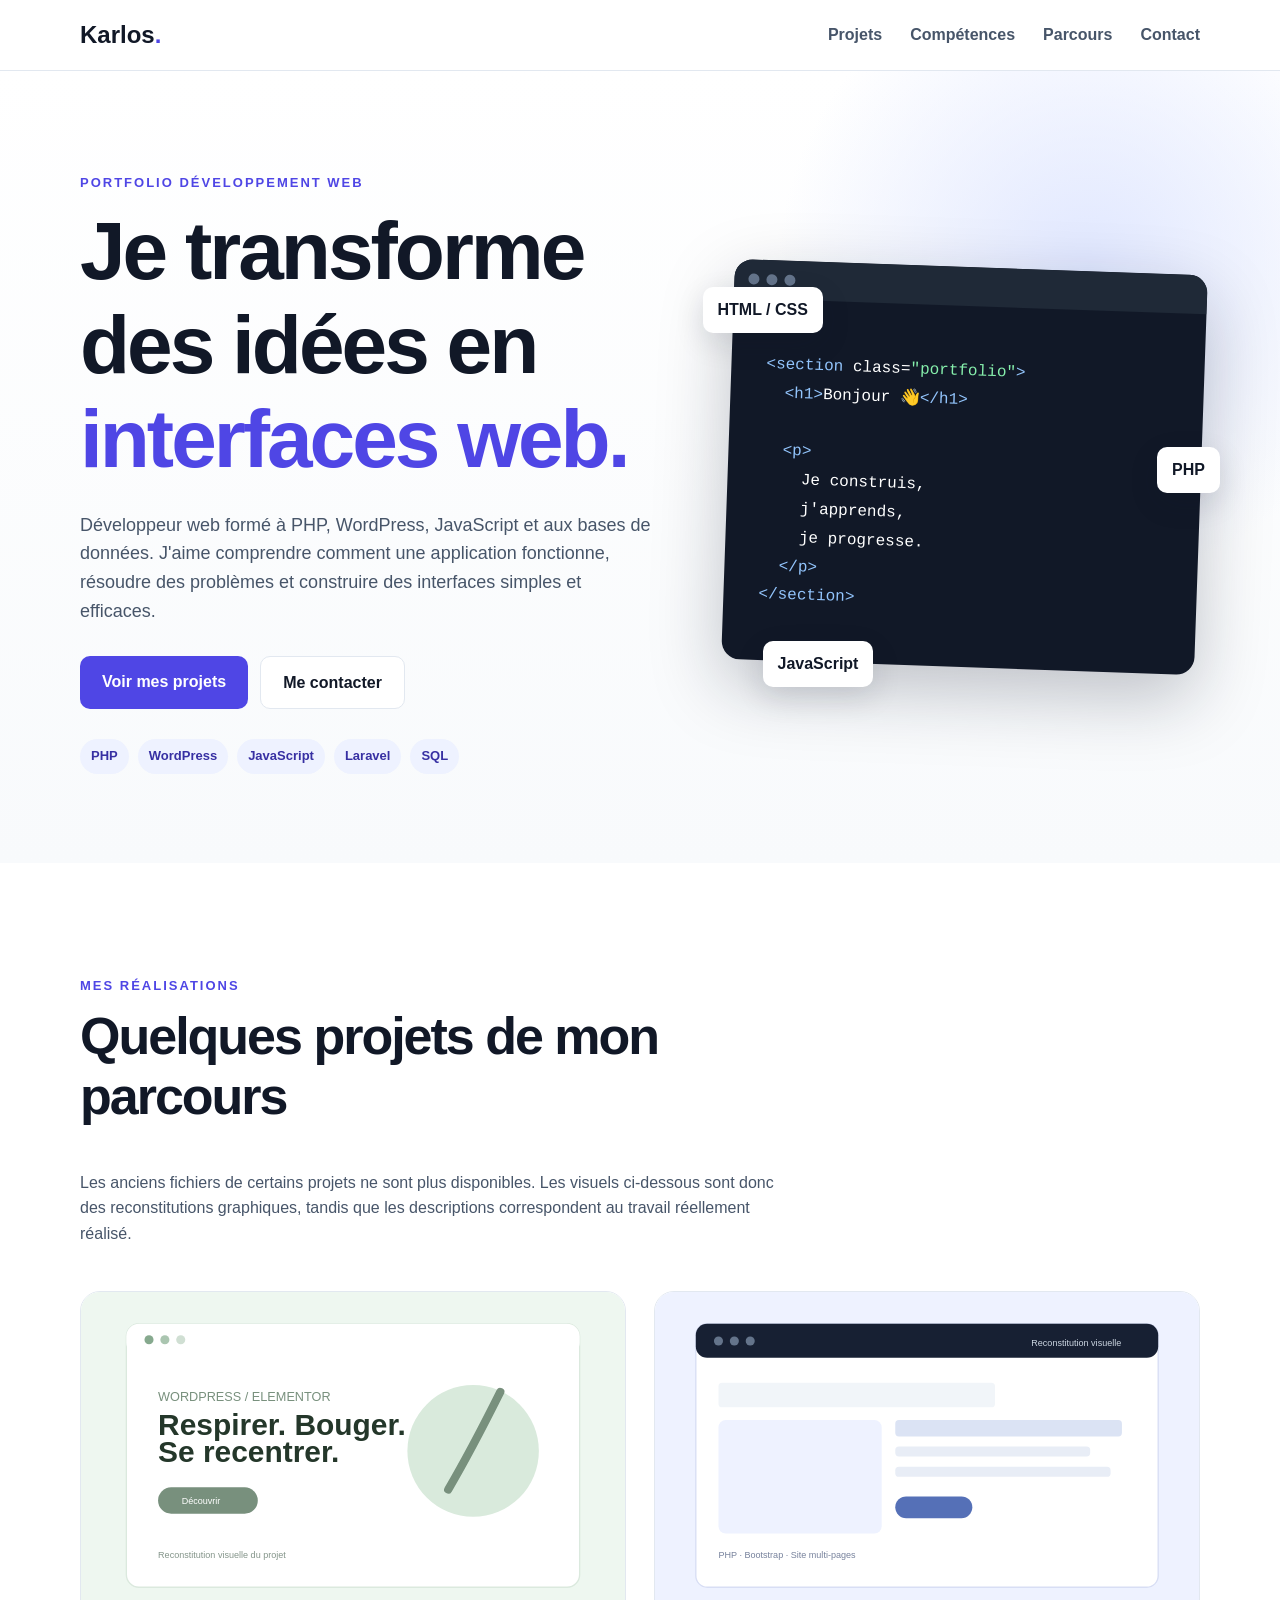
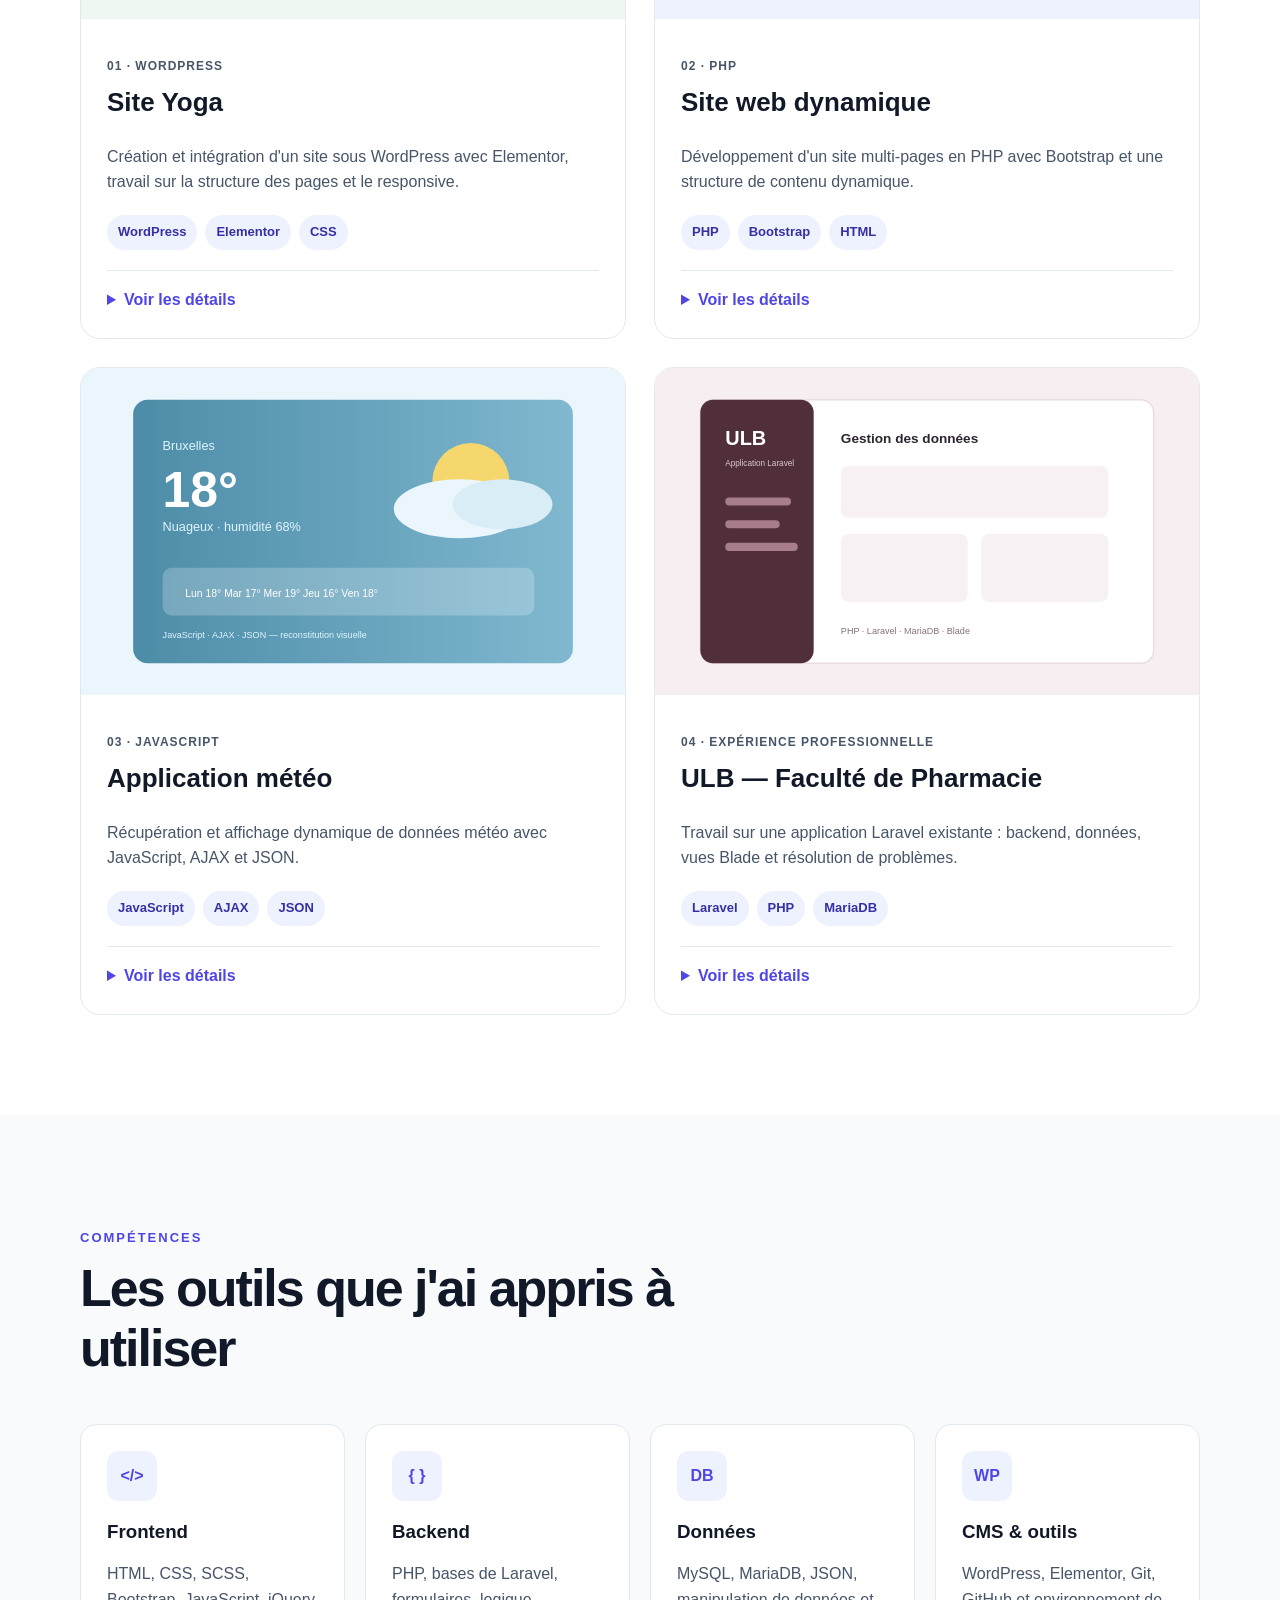
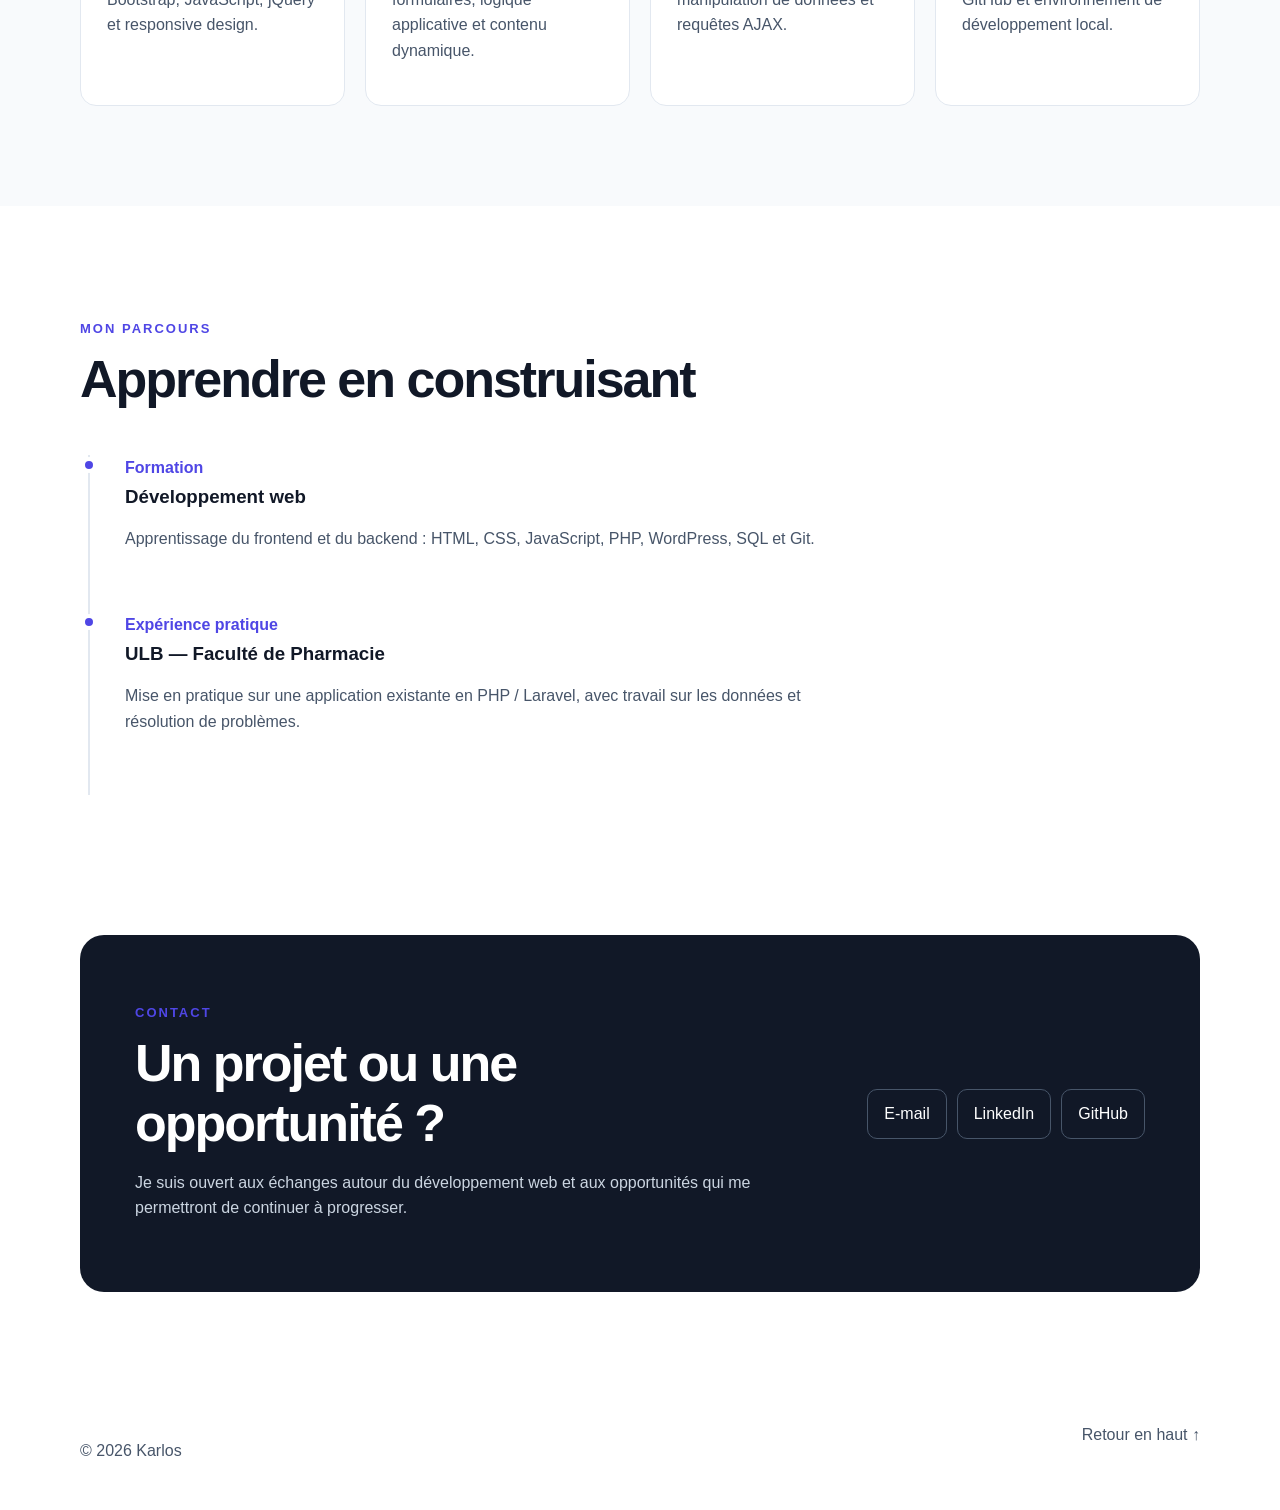
==== index.html @ fd470f3e "Initial portfolio upload" ====
<!DOCTYPE html>
<html lang="fr">
<head>
  <meta charset="UTF-8">
  <meta name="viewport" content="width=device-width, initial-scale=1.0">
  <meta name="description" content="Portfolio de Karlos, développeur web PHP, WordPress et JavaScript.">
  <title>Karlos | Développeur web</title>
  <link rel="stylesheet" href="css/style.css">
</head>

<body>

  <!-- Navigation -->
  <header class="header">
    <div class="container nav">
      <a href="#accueil" class="logo">Karlos<span>.</span></a>

      <button class="menu-btn" aria-label="Ouvrir le menu">☰</button>

      <nav class="menu">
        <a href="#projets">Projets</a>
        <a href="#competences">Compétences</a>
        <a href="#parcours">Parcours</a>
        <a href="#contact">Contact</a>
      </nav>
    </div>
  </header>

  <main>

    <!-- Accueil -->
    <section class="hero" id="accueil">
      <div class="container hero-grid">

        <div class="hero-text reveal">
          <p class="small-title">PORTFOLIO DÉVELOPPEMENT WEB</p>

          <h1>
            Je transforme des idées en
            <span>interfaces web.</span>
          </h1>

          <p class="intro">
            Développeur web formé à PHP, WordPress, JavaScript et aux bases de données.
            J'aime comprendre comment une application fonctionne, résoudre des problèmes
            et construire des interfaces simples et efficaces.
          </p>

          <div class="buttons">
            <a href="#projets" class="btn btn-main">Voir mes projets</a>
            <a href="#contact" class="btn btn-light">Me contacter</a>
          </div>

          <div class="quick-skills">
            <span>PHP</span>
            <span>WordPress</span>
            <span>JavaScript</span>
            <span>Laravel</span>
            <span>SQL</span>
          </div>
        </div>

        <div class="hero-visual reveal">
          <div class="code-window">
            <div class="window-top">
              <span></span><span></span><span></span>
            </div>

            <pre><code><span class="code-blue">&lt;section</span> class=<span class="code-green">"portfolio"</span><span class="code-blue">&gt;</span>
  <span class="code-blue">&lt;h1&gt;</span>Bonjour 👋<span class="code-blue">&lt;/h1&gt;</span>

  <span class="code-blue">&lt;p&gt;</span>
    Je construis,
    j'apprends,
    je progresse.
  <span class="code-blue">&lt;/p&gt;</span>
<span class="code-blue">&lt;/section&gt;</span></code></pre>
          </div>

          <div class="floating-card card-one">HTML / CSS</div>
          <div class="floating-card card-two">PHP</div>
          <div class="floating-card card-three">JavaScript</div>
        </div>

      </div>
    </section>

    <!-- Projets -->
    <section class="section" id="projets">
      <div class="container">

        <div class="section-title reveal">
          <p class="small-title">MES RÉALISATIONS</p>
          <h2>Quelques projets de mon parcours</h2>
          <p>
            Les anciens fichiers de certains projets ne sont plus disponibles.
            Les visuels ci-dessous sont donc des reconstitutions graphiques,
            tandis que les descriptions correspondent au travail réellement réalisé.
          </p>
        </div>

        <div class="projects-grid">

          <!-- Projet 1 -->
          <article class="project-card reveal">
            <div class="project-image">
              <img src="assets/img/yoga.svg" alt="Reconstitution visuelle du site Yoga">
            </div>

            <div class="project-info">
              <p class="project-number">01 · WORDPRESS</p>
              <h3>Site Yoga</h3>
              <p>
                Création et intégration d'un site sous WordPress avec Elementor,
                travail sur la structure des pages et le responsive.
              </p>

              <div class="tags">
                <span>WordPress</span>
                <span>Elementor</span>
                <span>CSS</span>
              </div>

              <details>
                <summary>Voir les détails</summary>
                <ul>
                  <li>Création et organisation des pages.</li>
                  <li>Intégration du contenu avec Elementor.</li>
                  <li>Adaptation mobile et tablette.</li>
                  <li>Personnalisation CSS lorsque nécessaire.</li>
                </ul>
              </details>
            </div>
          </article>

          <!-- Projet 2 -->
          <article class="project-card reveal">
            <div class="project-image">
              <img src="assets/img/php.svg" alt="Reconstitution visuelle du projet PHP">
            </div>

            <div class="project-info">
              <p class="project-number">02 · PHP</p>
              <h3>Site web dynamique</h3>
              <p>
                Développement d'un site multi-pages en PHP avec Bootstrap
                et une structure de contenu dynamique.
              </p>

              <div class="tags">
                <span>PHP</span>
                <span>Bootstrap</span>
                <span>HTML</span>
              </div>

              <details>
                <summary>Voir les détails</summary>
                <ul>
                  <li>Création d'une structure multi-pages.</li>
                  <li>Navigation entre les différentes sections.</li>
                  <li>Utilisation de PHP pour organiser le contenu.</li>
                  <li>Interface responsive avec Bootstrap.</li>
                </ul>
              </details>
            </div>
          </article>

          <!-- Projet 3 -->
          <article class="project-card reveal">
            <div class="project-image">
              <img src="assets/img/meteo.svg" alt="Reconstitution visuelle de l'application météo">
            </div>

            <div class="project-info">
              <p class="project-number">03 · JAVASCRIPT</p>
              <h3>Application météo</h3>
              <p>
                Récupération et affichage dynamique de données météo
                avec JavaScript, AJAX et JSON.
              </p>

              <div class="tags">
                <span>JavaScript</span>
                <span>AJAX</span>
                <span>JSON</span>
              </div>

              <details>
                <summary>Voir les détails</summary>
                <ul>
                  <li>Requêtes AJAX sans rechargement de page.</li>
                  <li>Manipulation de données JSON.</li>
                  <li>Affichage dynamique des résultats.</li>
                  <li>Travail sur les interactions utilisateur.</li>
                </ul>
              </details>
            </div>
          </article>

          <!-- Projet 4 -->
          <article class="project-card reveal">
            <div class="project-image">
              <img src="assets/img/ulb.svg" alt="Illustration de l'expérience backend à l'ULB">
            </div>

            <div class="project-info">
              <p class="project-number">04 · EXPÉRIENCE PROFESSIONNELLE</p>
              <h3>ULB — Faculté de Pharmacie</h3>
              <p>
                Travail sur une application Laravel existante :
                backend, données, vues Blade et résolution de problèmes.
              </p>

              <div class="tags">
                <span>Laravel</span>
                <span>PHP</span>
                <span>MariaDB</span>
              </div>

              <details>
                <summary>Voir les détails</summary>
                <ul>
                  <li>Travail sur une application Laravel existante.</li>
                  <li>Récupération et affichage de données.</li>
                  <li>Adaptation de vues Blade.</li>
                  <li>Gestion d'images et de fichiers.</li>
                  <li>Résolution de problèmes liés au déploiement.</li>
                </ul>
              </details>
            </div>
          </article>

        </div>
      </div>
    </section>

    <!-- Compétences -->
    <section class="section skills-section" id="competences">
      <div class="container">

        <div class="section-title reveal">
          <p class="small-title">COMPÉTENCES</p>
          <h2>Les outils que j'ai appris à utiliser</h2>
        </div>

        <div class="skills-grid">

          <div class="skill-box reveal">
            <div class="skill-icon">&lt;/&gt;</div>
            <h3>Frontend</h3>
            <p>HTML, CSS, SCSS, Bootstrap, JavaScript, jQuery et responsive design.</p>
          </div>

          <div class="skill-box reveal">
            <div class="skill-icon">{ }</div>
            <h3>Backend</h3>
            <p>PHP, bases de Laravel, formulaires, logique applicative et contenu dynamique.</p>
          </div>

          <div class="skill-box reveal">
            <div class="skill-icon">DB</div>
            <h3>Données</h3>
            <p>MySQL, MariaDB, JSON, manipulation de données et requêtes AJAX.</p>
          </div>

          <div class="skill-box reveal">
            <div class="skill-icon">WP</div>
            <h3>CMS & outils</h3>
            <p>WordPress, Elementor, Git, GitHub et environnement de développement local.</p>
          </div>

        </div>
      </div>
    </section>

    <!-- Parcours -->
    <section class="section" id="parcours">
      <div class="container">

        <div class="section-title reveal">
          <p class="small-title">MON PARCOURS</p>
          <h2>Apprendre en construisant</h2>
        </div>

        <div class="timeline">

          <div class="timeline-item reveal">
            <div class="timeline-dot"></div>
            <div>
              <p class="timeline-date">Formation</p>
              <h3>Développement web</h3>
              <p>
                Apprentissage du frontend et du backend :
                HTML, CSS, JavaScript, PHP, WordPress, SQL et Git.
              </p>
            </div>
          </div>

          <div class="timeline-item reveal">
            <div class="timeline-dot"></div>
            <div>
              <p class="timeline-date">Expérience pratique</p>
              <h3>ULB — Faculté de Pharmacie</h3>
              <p>
                Mise en pratique sur une application existante en PHP / Laravel,
                avec travail sur les données et résolution de problèmes.
              </p>
            </div>
          </div>

        </div>

      </div>
    </section>

    <!-- Contact -->
    <section class="section contact-section" id="contact">
      <div class="container contact-box reveal">

        <div>
          <p class="small-title">CONTACT</p>
          <h2>Un projet ou une opportunité ?</h2>
          <p>
            Je suis ouvert aux échanges autour du développement web
            et aux opportunités qui me permettront de continuer à progresser.
          </p>
        </div>

        <div class="contact-links">
          <a href="#" title="À remplacer par ton e-mail">E-mail</a>
          <a href="#" title="À remplacer par ton LinkedIn">LinkedIn</a>
          <a href="#" title="À remplacer par ton GitHub">GitHub</a>
        </div>

      </div>
    </section>

  </main>

  <footer>
    <div class="container footer-content">
      <p>© <span id="year"></span> Karlos</p>
      <a href="#accueil">Retour en haut ↑</a>
    </div>
  </footer>

  <script src="js/script.js"></script>
</body>
</html>
---- css/style.css ----
/* =========================
   1. VARIABLES ET BASE
   ========================= */

:root {
  --dark: #111827;
  --text: #475569;
  --blue: #4f46e5;
  --blue-light: #eef2ff;
  --white: #ffffff;
  --light: #f8fafc;
  --border: #e2e8f0;
}

* {
  box-sizing: border-box;
}

html {
  scroll-behavior: smooth;
}

body {
  margin: 0;
  font-family: Arial, Helvetica, sans-serif;
  color: var(--dark);
  background: var(--white);
  line-height: 1.6;
}

img {
  width: 100%;
  display: block;
}

a {
  color: inherit;
}

.container {
  width: min(1120px, calc(100% - 40px));
  margin: auto;
}


/* =========================
   2. NAVIGATION
   ========================= */

.header {
  position: sticky;
  top: 0;
  z-index: 10;
  background: rgba(255,255,255,0.95);
  border-bottom: 1px solid var(--border);
}

.nav {
  min-height: 70px;
  display: flex;
  align-items: center;
  justify-content: space-between;
}

.logo {
  font-size: 24px;
  font-weight: bold;
  text-decoration: none;
}

.logo span {
  color: var(--blue);
}

.menu {
  display: flex;
  gap: 28px;
}

.menu a {
  text-decoration: none;
  color: var(--text);
  font-weight: 600;
}

.menu a:hover {
  color: var(--blue);
}

.menu-btn {
  display: none;
  background: none;
  border: 0;
  font-size: 26px;
}


/* =========================
   3. HERO
   ========================= */

.hero {
  min-height: 88vh;
  display: flex;
  align-items: center;
  background:
    radial-gradient(circle at 85% 25%, #e0e7ff 0, transparent 25%),
    linear-gradient(180deg, #ffffff, #f8fafc);
}

.hero-grid {
  display: grid;
  grid-template-columns: 1.1fr 0.9fr;
  gap: 70px;
  align-items: center;
}

.small-title {
  color: var(--blue);
  font-size: 13px;
  font-weight: bold;
  letter-spacing: 2px;
  margin-bottom: 10px;
}

h1,
h2,
h3 {
  margin-top: 0;
  line-height: 1.15;
}

h1 {
  font-size: clamp(48px, 7vw, 82px);
  letter-spacing: -3px;
  margin-bottom: 24px;
}

h1 span {
  color: var(--blue);
}

h2 {
  font-size: clamp(34px, 5vw, 52px);
  letter-spacing: -2px;
}

.intro {
  color: var(--text);
  font-size: 18px;
  max-width: 650px;
}

.buttons {
  display: flex;
  gap: 12px;
  margin: 30px 0;
}

.btn {
  padding: 13px 22px;
  border-radius: 10px;
  text-decoration: none;
  font-weight: bold;
}

.btn-main {
  background: var(--blue);
  color: var(--white);
}

.btn-main:hover {
  transform: translateY(-2px);
}

.btn-light {
  background: var(--white);
  border: 1px solid var(--border);
}

.quick-skills {
  display: flex;
  flex-wrap: wrap;
  gap: 9px;
}

.quick-skills span,
.tags span {
  padding: 7px 11px;
  background: var(--blue-light);
  border-radius: 30px;
  font-size: 13px;
  font-weight: bold;
  color: #3730a3;
}


/* Visuel du hero */

.hero-visual {
  position: relative;
}

.code-window {
  background: #111827;
  color: white;
  border-radius: 18px;
  overflow: hidden;
  box-shadow: 0 25px 70px rgba(15,23,42,0.25);
  transform: rotate(2deg);
}

.window-top {
  padding: 14px;
  display: flex;
  gap: 7px;
  background: #1f2937;
}

.window-top span {
  width: 11px;
  height: 11px;
  border-radius: 50%;
  background: #64748b;
}

.code-window pre {
  padding: 35px;
  overflow: auto;
  font-size: 16px;
  line-height: 1.8;
}

.code-blue {
  color: #93c5fd;
}

.code-green {
  color: #86efac;
}

.floating-card {
  position: absolute;
  padding: 10px 15px;
  border-radius: 10px;
  background: white;
  box-shadow: 0 10px 30px rgba(15,23,42,0.12);
  font-weight: bold;
  animation: float 4s ease-in-out infinite;
}

.card-one {
  left: -25px;
  top: 20px;
}

.card-two {
  right: -20px;
  top: 45%;
  animation-delay: 1s;
}

.card-three {
  left: 35px;
  bottom: -20px;
  animation-delay: 2s;
}

@keyframes float {
  0%, 100% { transform: translateY(0); }
  50% { transform: translateY(-10px); }
}


/* =========================
   4. SECTIONS
   ========================= */

.section {
  padding: 100px 0;
}

.section-title {
  max-width: 720px;
  margin-bottom: 45px;
}

.section-title > p:last-child {
  color: var(--text);
}


/* =========================
   5. PROJETS
   ========================= */

.projects-grid {
  display: grid;
  grid-template-columns: repeat(2, 1fr);
  gap: 28px;
}

.project-card {
  border: 1px solid var(--border);
  border-radius: 20px;
  overflow: hidden;
  background: white;
  transition: 0.25s;
}

.project-card:hover {
  transform: translateY(-7px);
  box-shadow: 0 20px 45px rgba(15,23,42,0.10);
}

.project-image {
  overflow: hidden;
  background: var(--light);
}

.project-image img {
  transition: 0.35s;
}

.project-card:hover .project-image img {
  transform: scale(1.03);
}

.project-info {
  padding: 26px;
}

.project-number {
  color: var(--blue);
  font-size: 12px;
  font-weight: bold;
  letter-spacing: 1px;
}

.project-info h3 {
  font-size: 26px;
}

.project-info > p {
  color: var(--text);
}

.tags {
  display: flex;
  flex-wrap: wrap;
  gap: 8px;
  margin: 20px 0;
}

details {
  border-top: 1px solid var(--border);
  padding-top: 16px;
}

summary {
  cursor: pointer;
  font-weight: bold;
  color: var(--blue);
}

details ul {
  padding-left: 20px;
  color: var(--text);
}


/* =========================
   6. COMPÉTENCES
   ========================= */

.skills-section {
  background: var(--light);
}

.skills-grid {
  display: grid;
  grid-template-columns: repeat(4, 1fr);
  gap: 20px;
}

.skill-box {
  background: white;
  border: 1px solid var(--border);
  border-radius: 16px;
  padding: 26px;
}

.skill-icon {
  width: 50px;
  height: 50px;
  display: grid;
  place-items: center;
  border-radius: 12px;
  margin-bottom: 20px;
  background: var(--blue-light);
  color: var(--blue);
  font-weight: bold;
}

.skill-box p {
  color: var(--text);
}


/* =========================
   7. PARCOURS
   ========================= */

.timeline {
  max-width: 750px;
  border-left: 2px solid var(--border);
  margin-left: 8px;
}

.timeline-item {
  position: relative;
  padding: 0 0 45px 35px;
}

.timeline-dot {
  position: absolute;
  left: -9px;
  top: 2px;
  width: 16px;
  height: 16px;
  border-radius: 50%;
  background: var(--blue);
  border: 4px solid white;
}

.timeline-date {
  color: var(--blue);
  font-weight: bold;
  margin: 0 0 5px;
}

.timeline-item p:last-child {
  color: var(--text);
}


/* =========================
   8. CONTACT ET FOOTER
   ========================= */

.contact-section {
  padding-top: 40px;
}

.contact-box {
  padding: 55px;
  border-radius: 24px;
  color: white;
  background: #111827;
  display: flex;
  justify-content: space-between;
  gap: 40px;
  align-items: center;
}

.contact-box h2 {
  margin-bottom: 12px;
}

.contact-box > div:first-child {
  max-width: 650px;
}

.contact-box p:not(.small-title) {
  color: #cbd5e1;
}

.contact-links {
  display: flex;
  gap: 10px;
  flex-wrap: wrap;
}

.contact-links a {
  padding: 11px 16px;
  border: 1px solid #475569;
  border-radius: 10px;
  text-decoration: none;
}

.contact-links a:hover {
  background: white;
  color: var(--dark);
}

footer {
  padding: 30px 0;
}

.footer-content {
  display: flex;
  justify-content: space-between;
  color: var(--text);
}

.footer-content a {
  text-decoration: none;
}


/* =========================
   9. ANIMATION AU SCROLL
   ========================= */

/* Au départ, les éléments sont légèrement cachés */
.reveal {
  opacity: 0;
  transform: translateY(25px);
  transition: 0.7s;
}

/* JavaScript ajoute cette classe quand l'élément apparaît */
.reveal.visible {
  opacity: 1;
  transform: translateY(0);
}


/* =========================
   10. RESPONSIVE
   ========================= */

@media (max-width: 900px) {
  .hero-grid,
  .projects-grid {
    grid-template-columns: 1fr;
  }

  .hero {
    padding: 80px 0;
  }

  .hero-visual {
    max-width: 650px;
  }

  .skills-grid {
    grid-template-columns: repeat(2, 1fr);
  }

  .contact-box {
    flex-direction: column;
    align-items: flex-start;
  }
}

@media (max-width: 650px) {
  .menu-btn {
    display: block;
  }

  .menu {
    display: none;
    position: absolute;
    top: 70px;
    left: 20px;
    right: 20px;
    flex-direction: column;
    background: white;
    border: 1px solid var(--border);
    border-radius: 14px;
    padding: 20px;
  }

  .menu.open {
    display: flex;
  }

  h1 {
    font-size: 48px;
    letter-spacing: -2px;
  }

  .skills-grid {
    grid-template-columns: 1fr;
  }

  .buttons {
    flex-direction: column;
  }

  .btn {
    text-align: center;
  }

  .floating-card {
    display: none;
  }

  .contact-box {
    padding: 32px;
  }

  .footer-content {
    flex-direction: column;
    gap: 8px;
  }
}
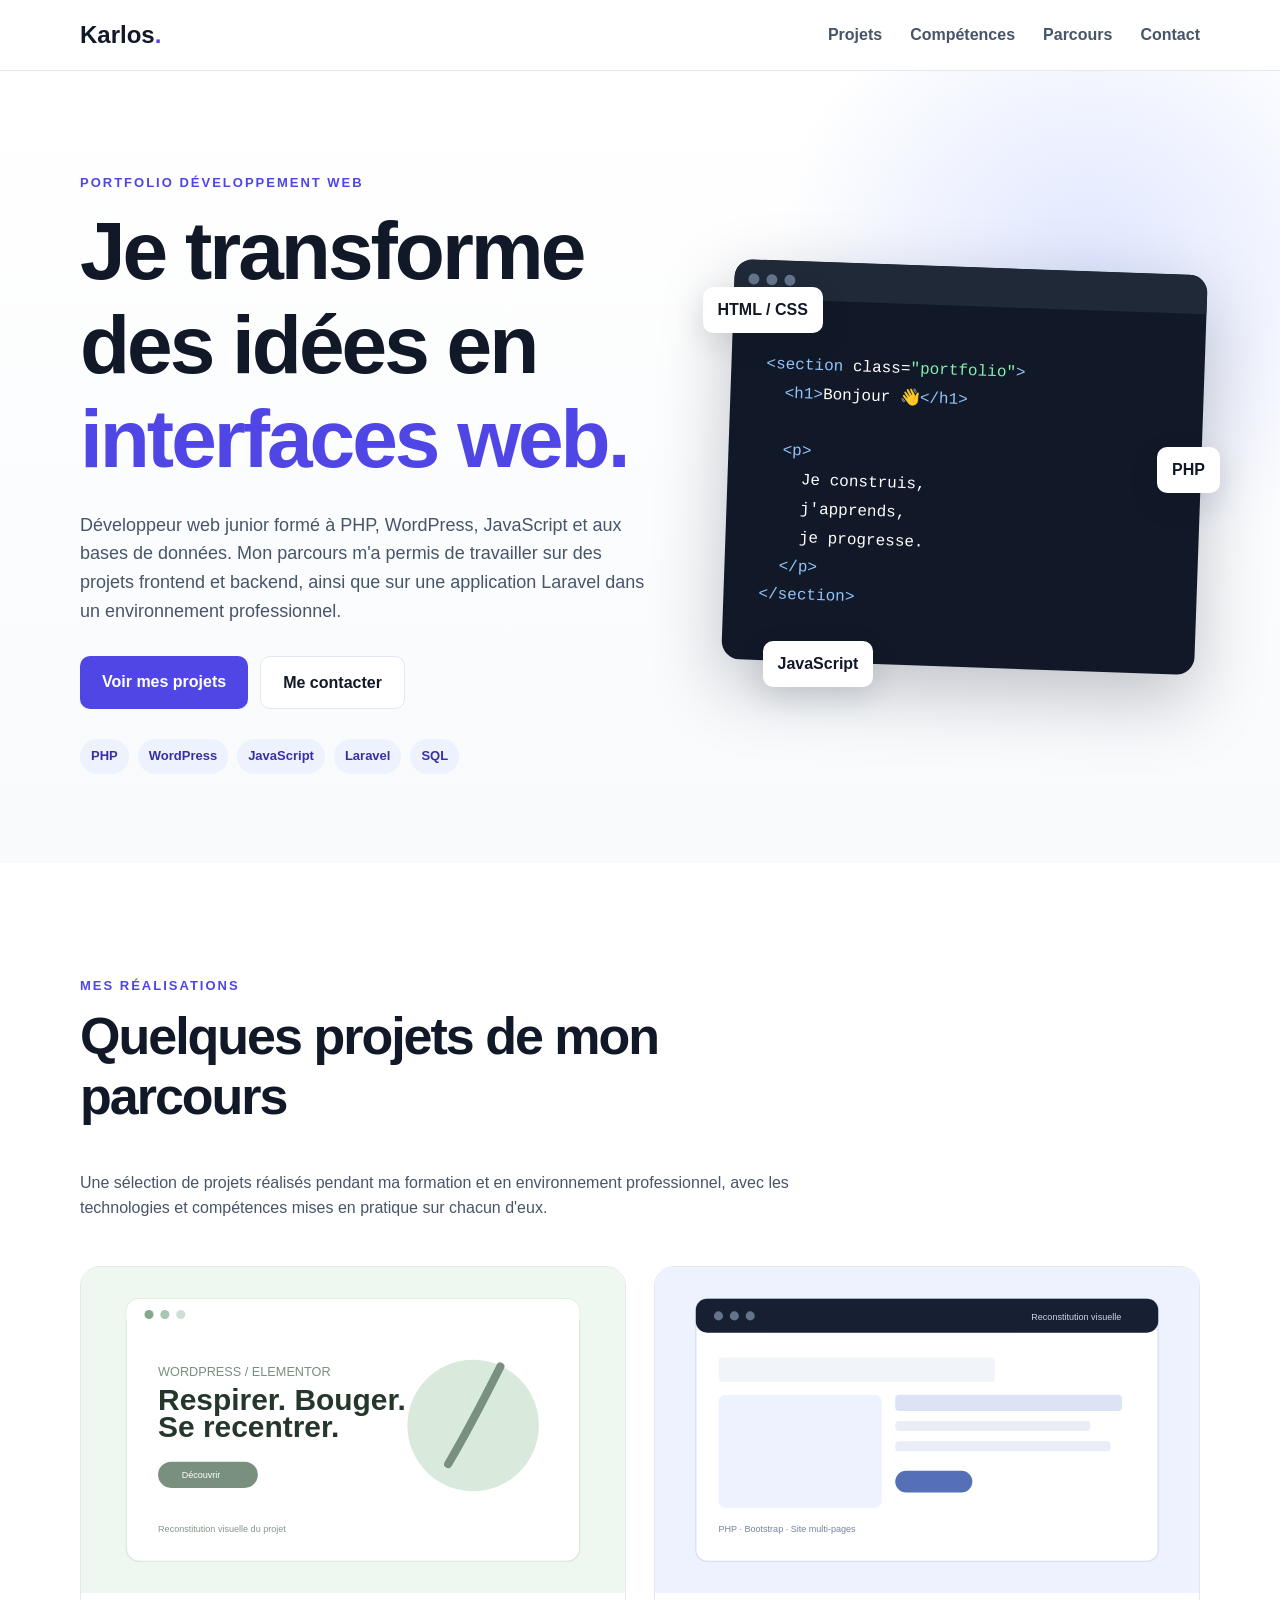
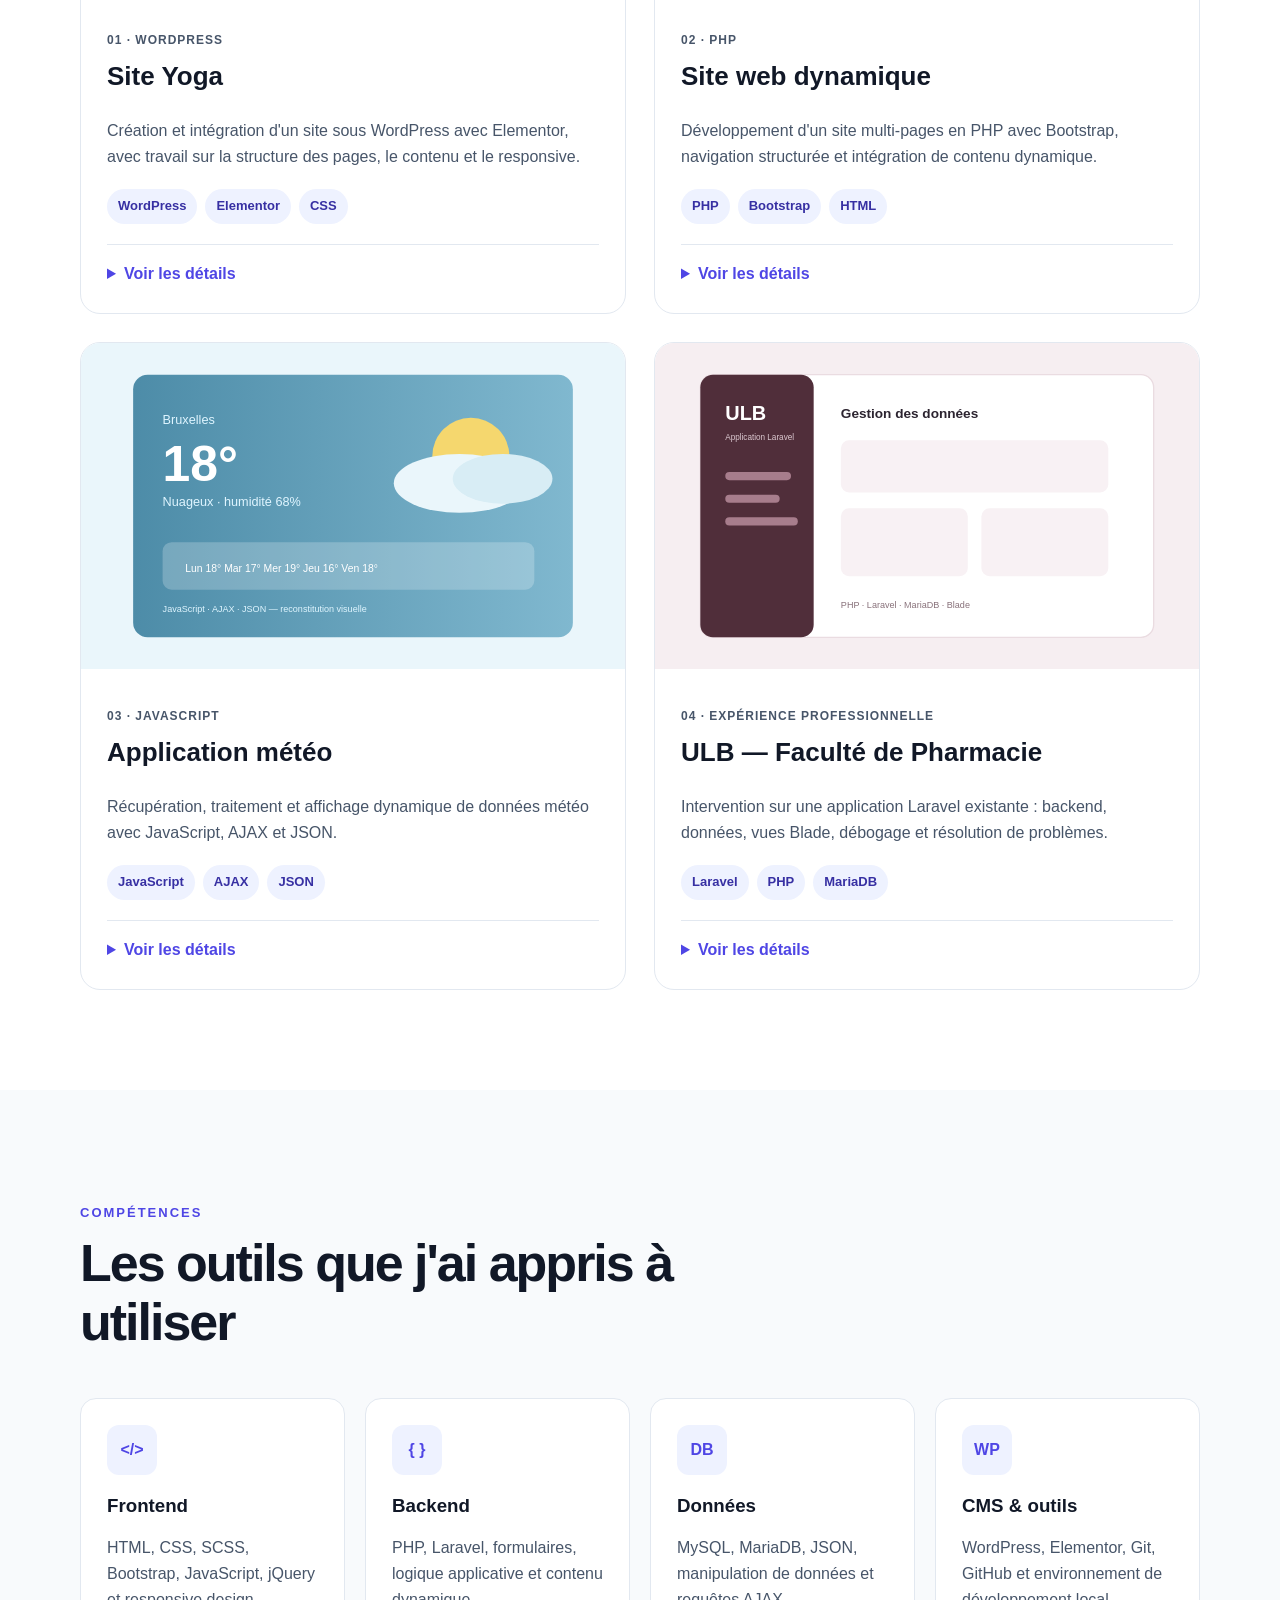
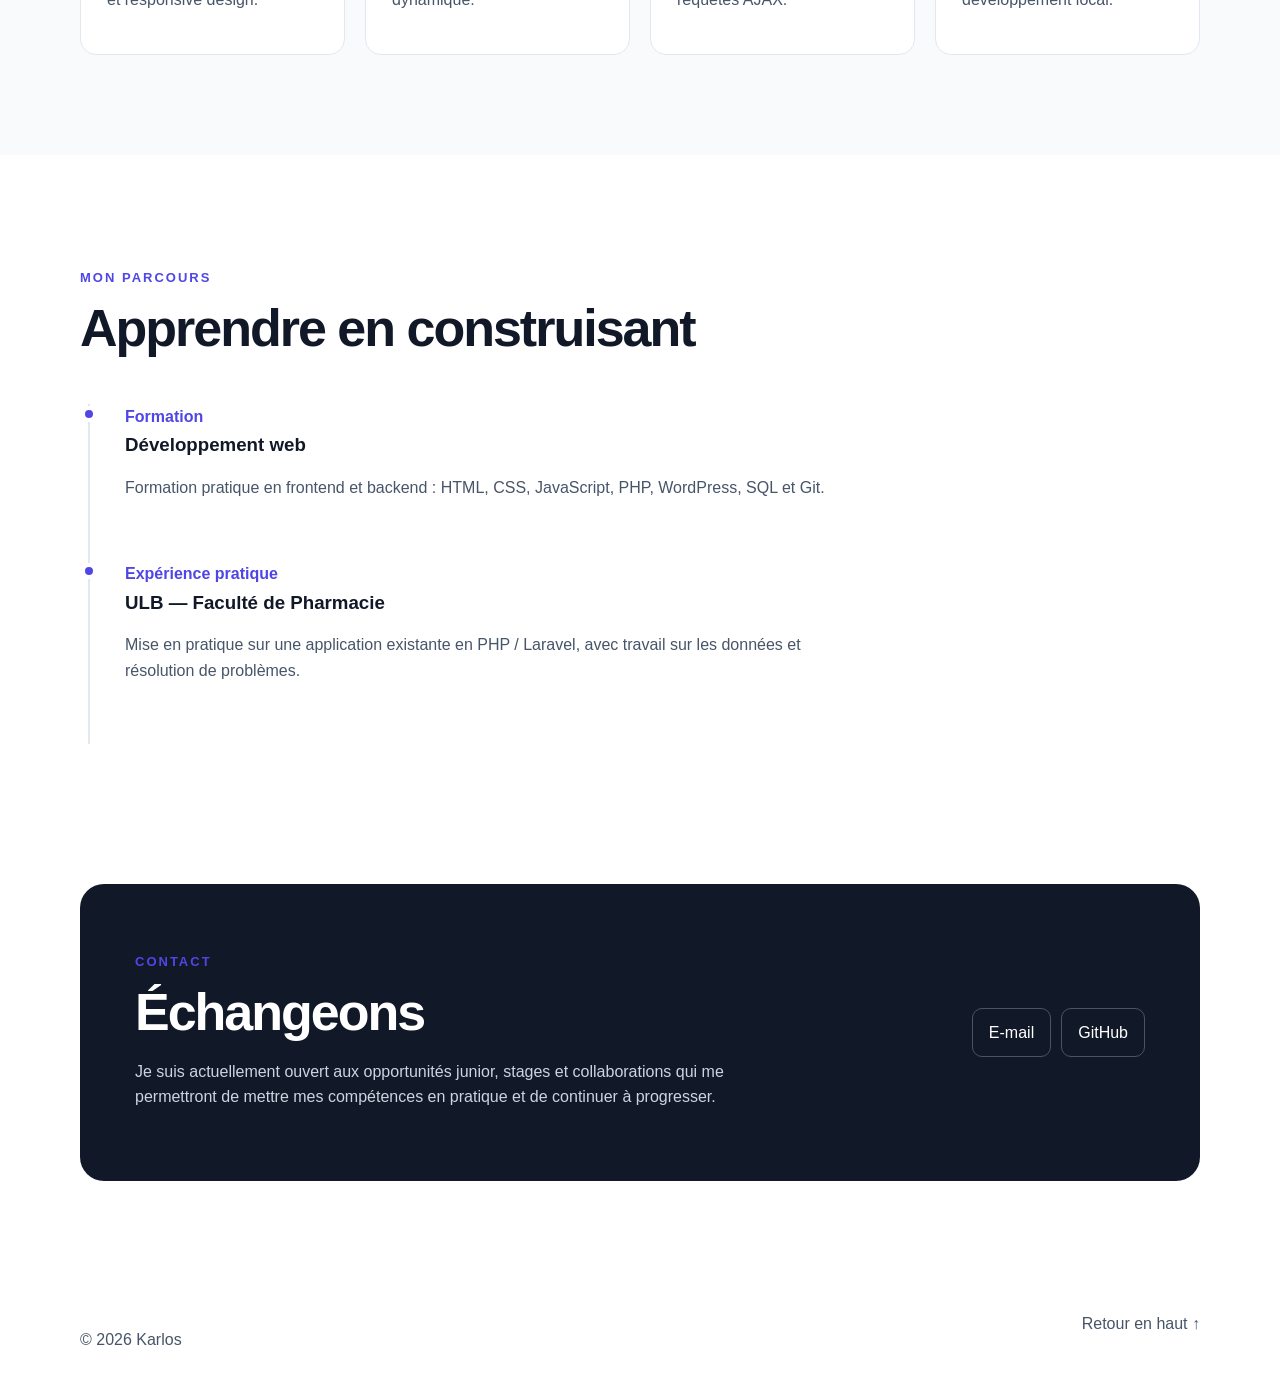
==== commit 9f3fcdbb: "Update portfolio" ====
--- a/index.html
+++ b/index.html
@@ -3,8 +3,8 @@
 <head>
   <meta charset="UTF-8">
   <meta name="viewport" content="width=device-width, initial-scale=1.0">
-  <meta name="description" content="Portfolio de Karlos, développeur web PHP, WordPress et JavaScript.">
-  <title>Karlos | Développeur web</title>
+  <meta name="description" content="Portfolio de Karlos Zaghbour, développeur web junior : PHP, WordPress, JavaScript, Laravel et bases de données.">
+  <title>Karlos Zaghbour | Développeur web junior</title>
   <link rel="stylesheet" href="css/style.css">
 </head>
 
@@ -15,7 +15,7 @@
     <div class="container nav">
       <a href="#accueil" class="logo">Karlos<span>.</span></a>
 
-      <button class="menu-btn" aria-label="Ouvrir le menu">☰</button>
+      <button class="menu-btn" aria-label="Ouvrir le menu" aria-expanded="false">☰</button>
 
       <nav class="menu">
         <a href="#projets">Projets</a>
@@ -41,9 +41,9 @@
           </h1>
 
           <p class="intro">
-            Développeur web formé à PHP, WordPress, JavaScript et aux bases de données.
-            J'aime comprendre comment une application fonctionne, résoudre des problèmes
-            et construire des interfaces simples et efficaces.
+            Développeur web junior formé à PHP, WordPress, JavaScript et aux bases de données.
+            Mon parcours m'a permis de travailler sur des projets frontend et backend,
+            ainsi que sur une application Laravel dans un environnement professionnel.
           </p>
 
           <div class="buttons">
@@ -93,9 +93,8 @@
           <p class="small-title">MES RÉALISATIONS</p>
           <h2>Quelques projets de mon parcours</h2>
           <p>
-            Les anciens fichiers de certains projets ne sont plus disponibles.
-            Les visuels ci-dessous sont donc des reconstitutions graphiques,
-            tandis que les descriptions correspondent au travail réellement réalisé.
+            Une sélection de projets réalisés pendant ma formation et en environnement professionnel,
+            avec les technologies et compétences mises en pratique sur chacun d'eux.
           </p>
         </div>
 
@@ -112,7 +111,7 @@
               <h3>Site Yoga</h3>
               <p>
                 Création et intégration d'un site sous WordPress avec Elementor,
-                travail sur la structure des pages et le responsive.
+                avec travail sur la structure des pages, le contenu et le responsive.
               </p>
 
               <div class="tags">
@@ -143,8 +142,8 @@
               <p class="project-number">02 · PHP</p>
               <h3>Site web dynamique</h3>
               <p>
-                Développement d'un site multi-pages en PHP avec Bootstrap
-                et une structure de contenu dynamique.
+                Développement d'un site multi-pages en PHP avec Bootstrap,
+                navigation structurée et intégration de contenu dynamique.
               </p>
 
               <div class="tags">
@@ -175,7 +174,7 @@
               <p class="project-number">03 · JAVASCRIPT</p>
               <h3>Application météo</h3>
               <p>
-                Récupération et affichage dynamique de données météo
+                Récupération, traitement et affichage dynamique de données météo
                 avec JavaScript, AJAX et JSON.
               </p>
 
@@ -207,8 +206,8 @@
               <p class="project-number">04 · EXPÉRIENCE PROFESSIONNELLE</p>
               <h3>ULB — Faculté de Pharmacie</h3>
               <p>
-                Travail sur une application Laravel existante :
-                backend, données, vues Blade et résolution de problèmes.
+                Intervention sur une application Laravel existante :
+                backend, données, vues Blade, débogage et résolution de problèmes.
               </p>
 
               <div class="tags">
@@ -254,7 +253,7 @@
           <div class="skill-box reveal">
             <div class="skill-icon">{ }</div>
             <h3>Backend</h3>
-            <p>PHP, bases de Laravel, formulaires, logique applicative et contenu dynamique.</p>
+            <p>PHP, Laravel, formulaires, logique applicative et contenu dynamique.</p>
           </div>
 
           <div class="skill-box reveal">
@@ -290,7 +289,7 @@
               <p class="timeline-date">Formation</p>
               <h3>Développement web</h3>
               <p>
-                Apprentissage du frontend et du backend :
+                Formation pratique en frontend et backend :
                 HTML, CSS, JavaScript, PHP, WordPress, SQL et Git.
               </p>
             </div>
@@ -319,17 +318,16 @@
 
         <div>
           <p class="small-title">CONTACT</p>
-          <h2>Un projet ou une opportunité ?</h2>
+          <h2>Échangeons</h2>
           <p>
-            Je suis ouvert aux échanges autour du développement web
-            et aux opportunités qui me permettront de continuer à progresser.
+            Je suis actuellement ouvert aux opportunités junior, stages et collaborations
+            qui me permettront de mettre mes compétences en pratique et de continuer à progresser.
           </p>
         </div>
 
         <div class="contact-links">
-          <a href="#" title="À remplacer par ton e-mail">E-mail</a>
-          <a href="#" title="À remplacer par ton LinkedIn">LinkedIn</a>
-          <a href="#" title="À remplacer par ton GitHub">GitHub</a>
+          <a href="mailto:karlos.zaghbour@hotmail.com">E-mail</a>
+          <a href="https://github.com/karlosK89" target="_blank" rel="noopener noreferrer">GitHub</a>
         </div>
 
       </div>
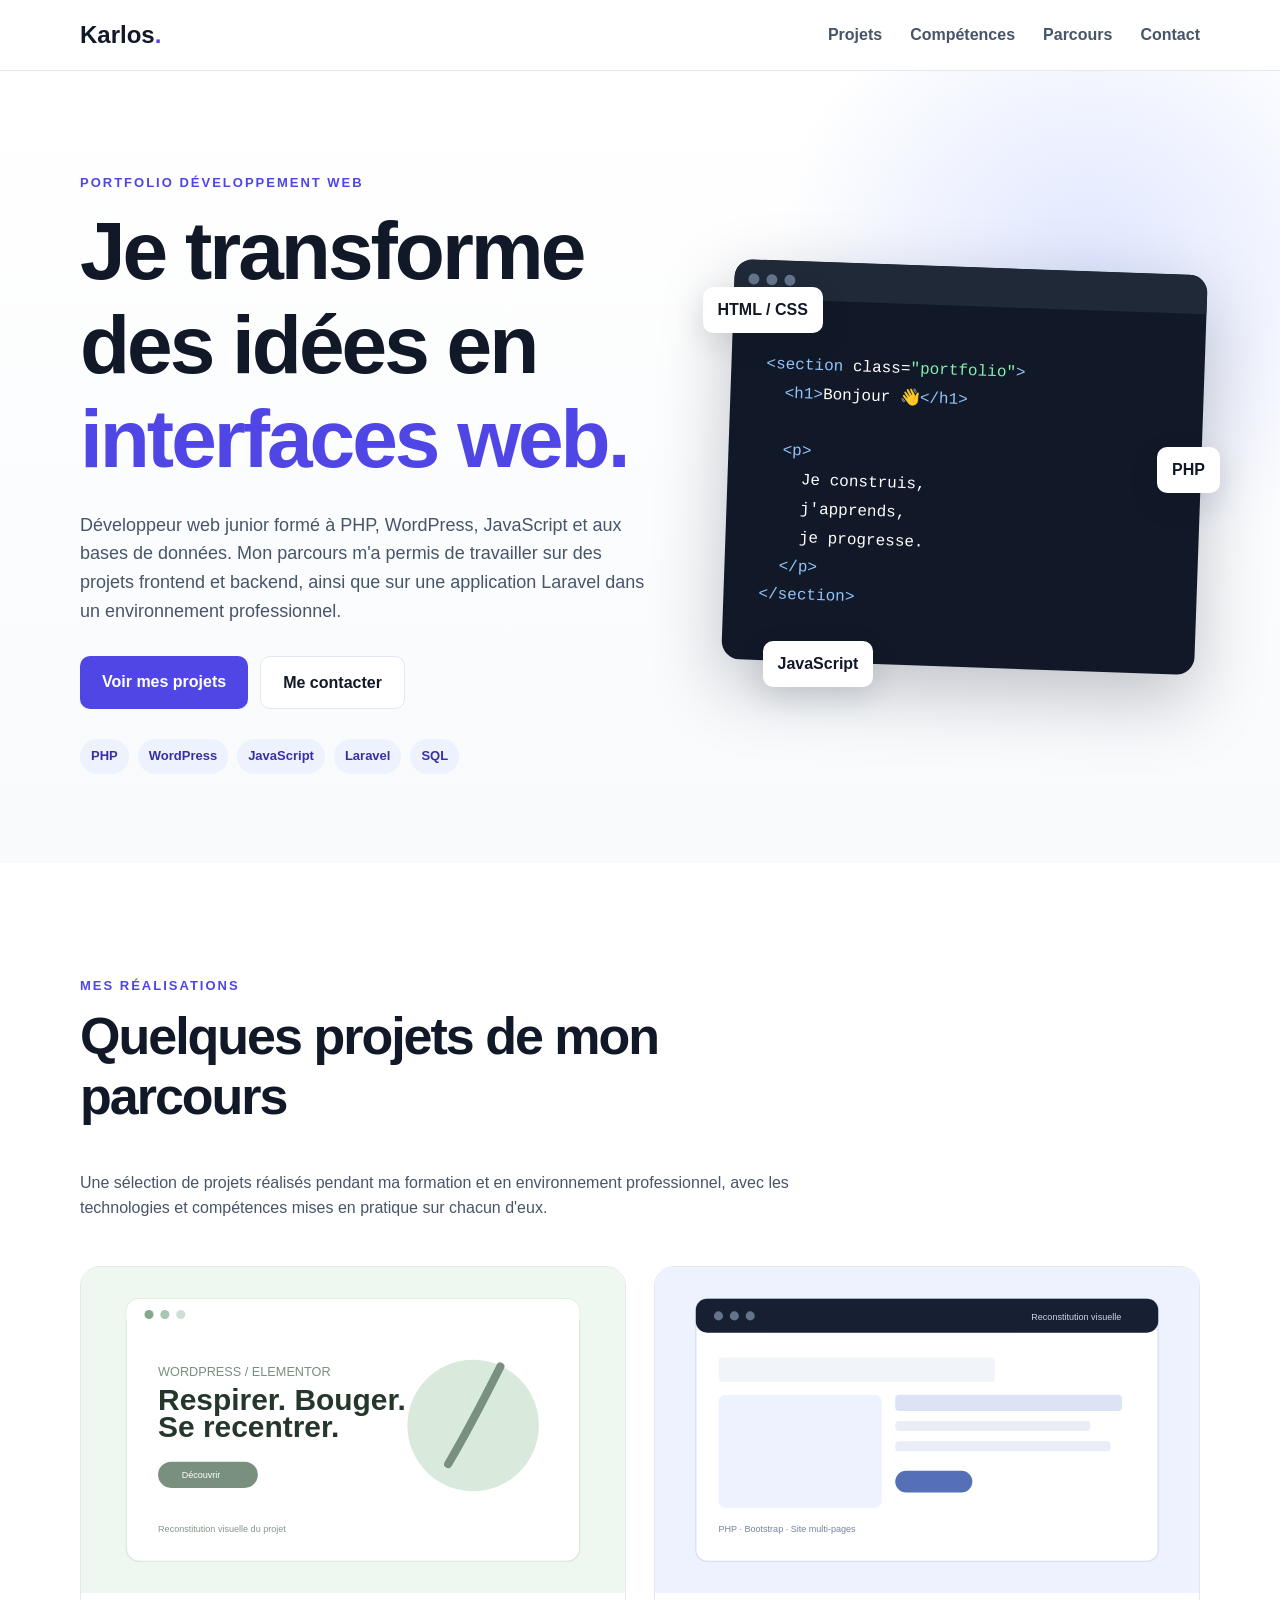
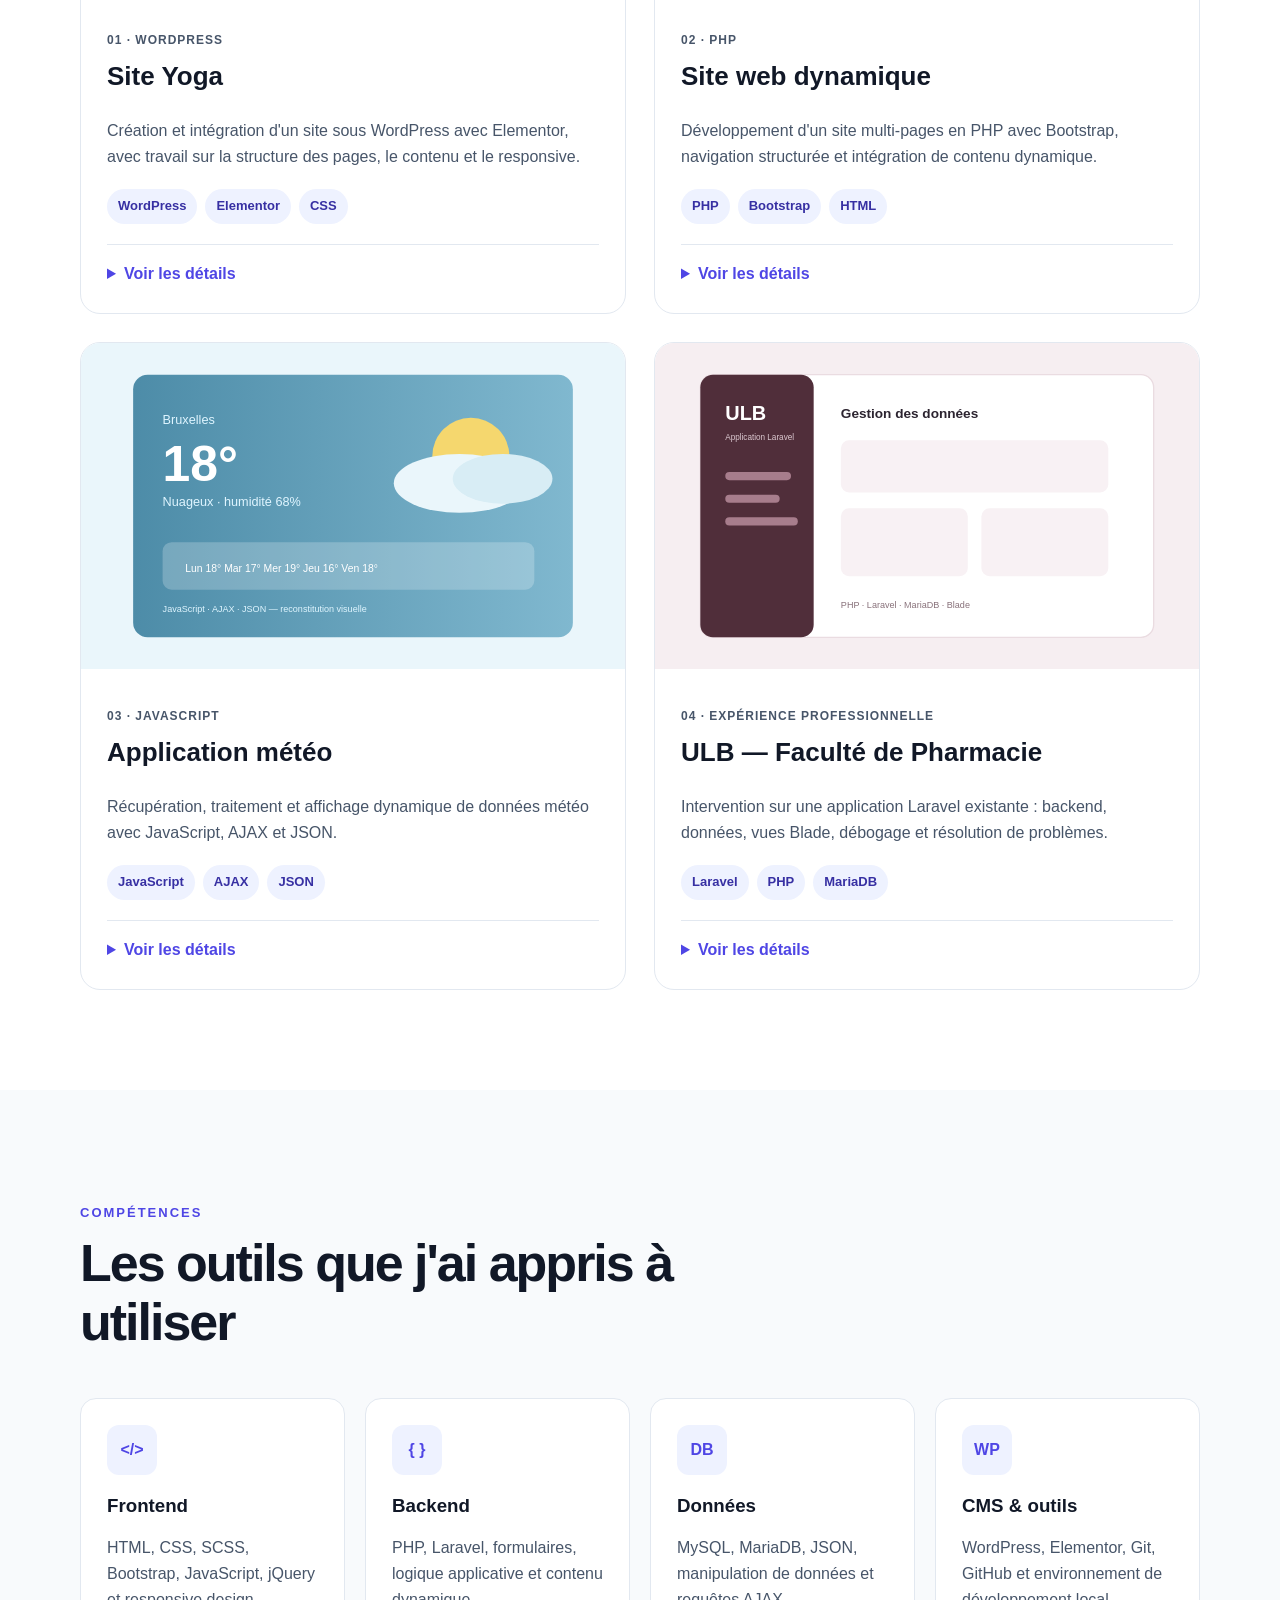
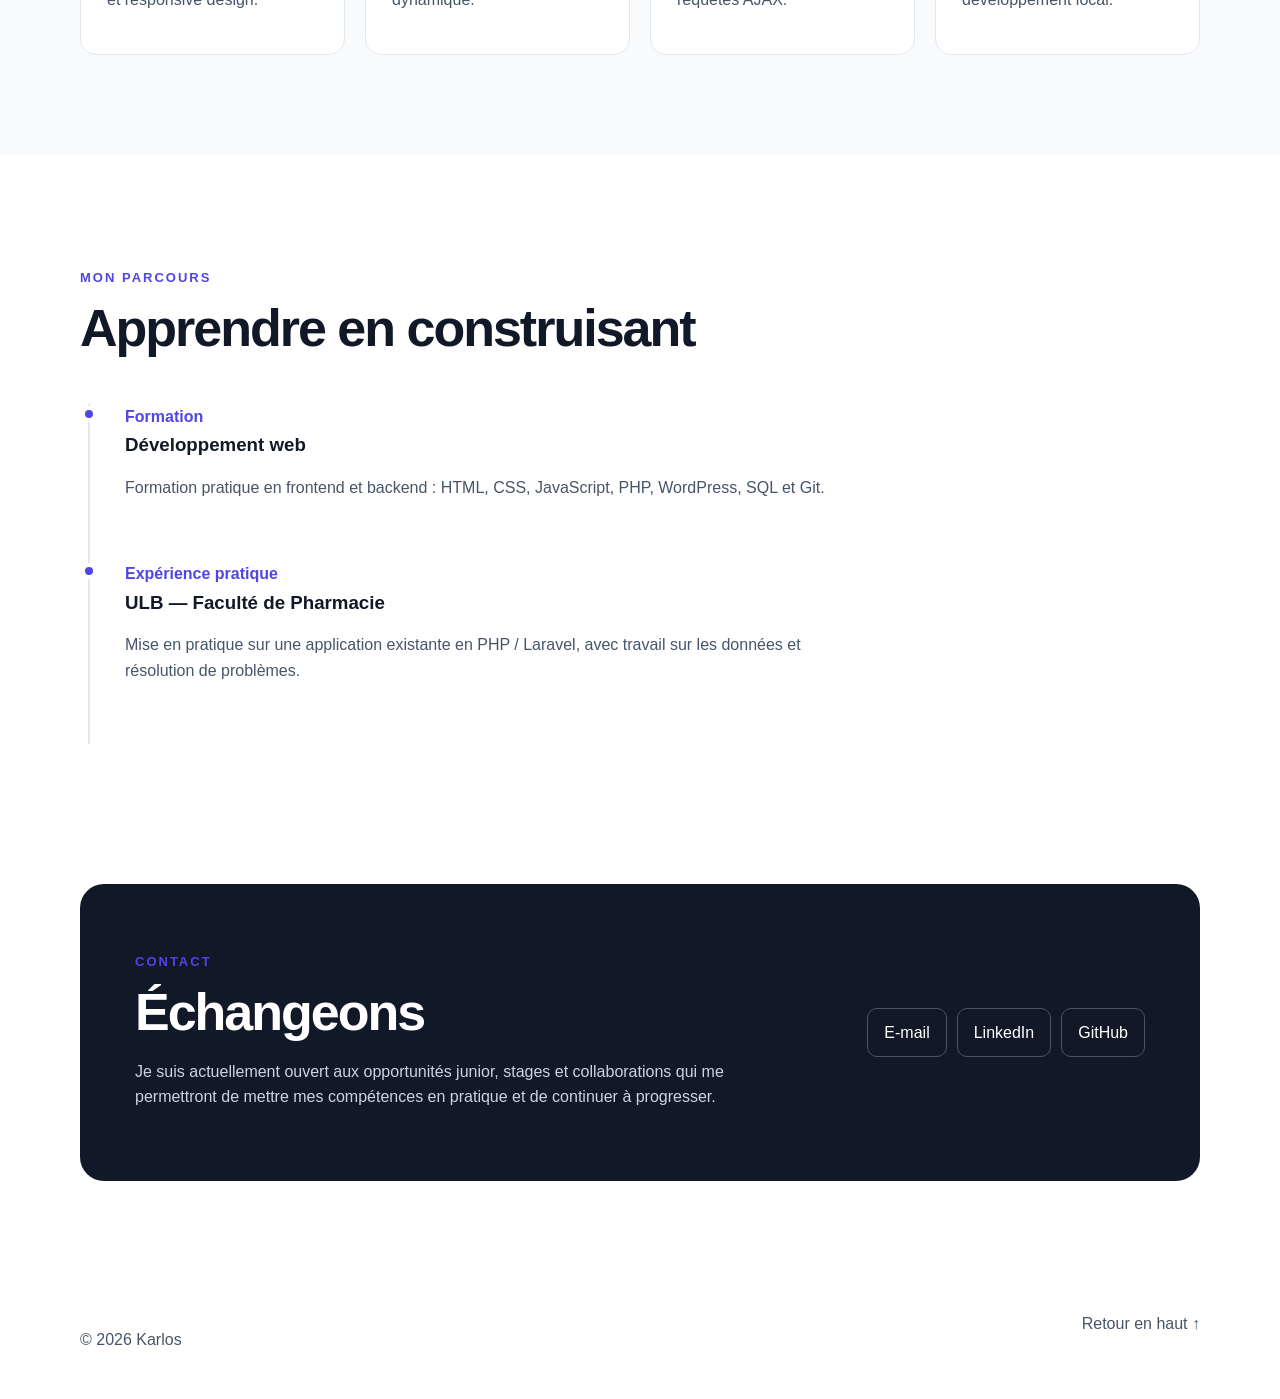
==== commit 279b3173: "update final portfolio" ====
--- a/index.html
+++ b/index.html
@@ -327,6 +327,7 @@
 
         <div class="contact-links">
           <a href="mailto:karlos.zaghbour@hotmail.com">E-mail</a>
+          <a href="https://www.linkedin.com/in/karlos-zaghbour-1871533a5" target="_blank" rel="noopener noreferrer">LinkedIn</a>
           <a href="https://github.com/karlosK89" target="_blank" rel="noopener noreferrer">GitHub</a>
         </div>
 
